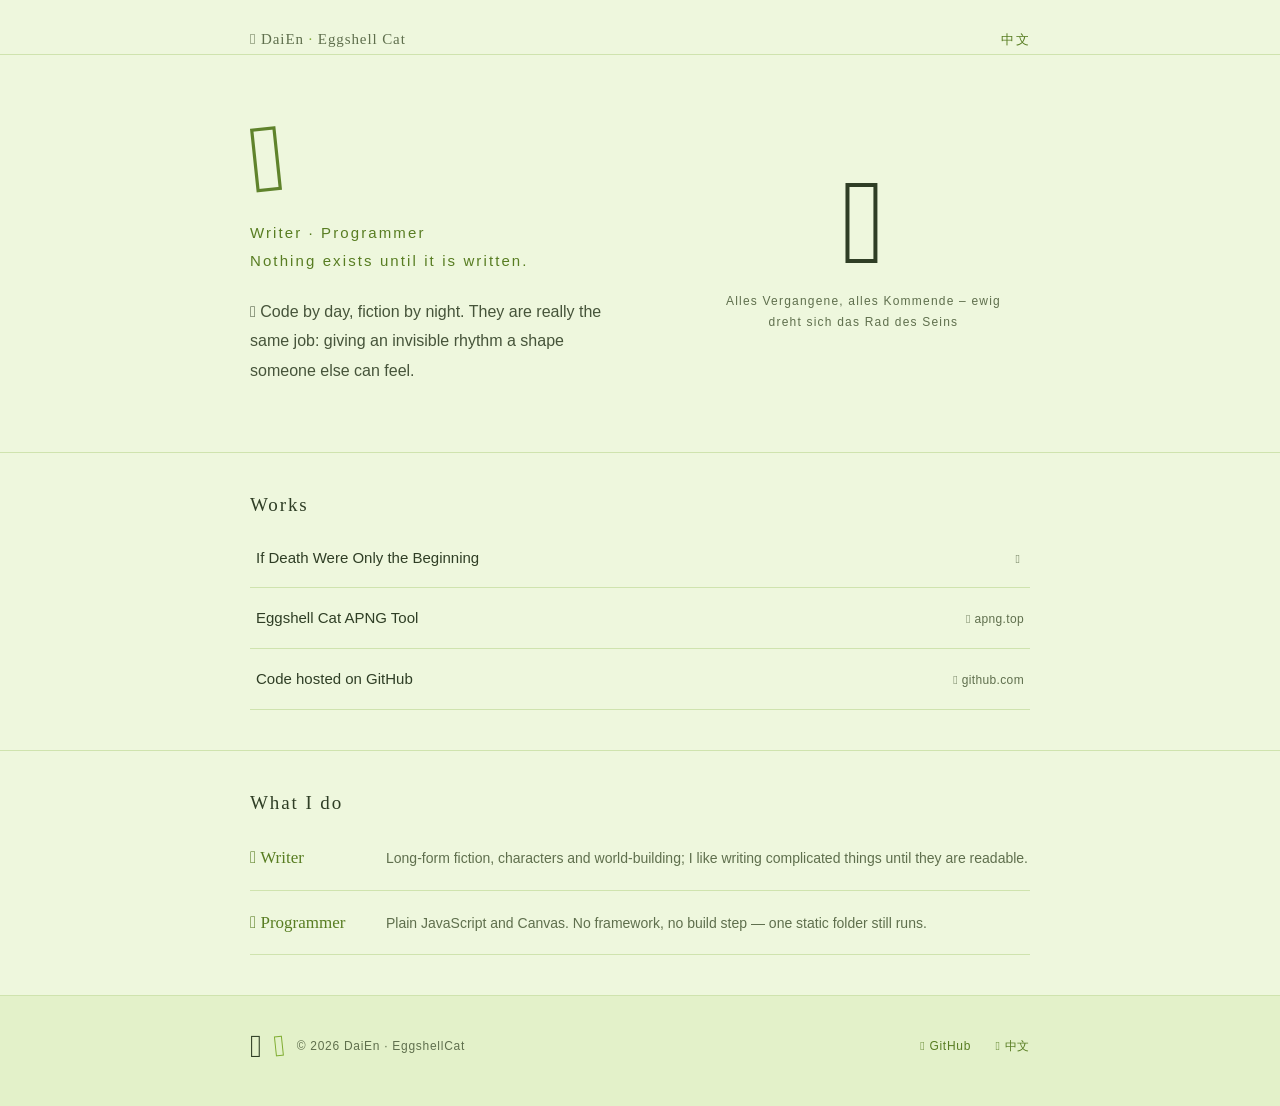
==== index-en.html @ 8e715d83 "Add files via upload" ====
<!--
	@author: [DaiEn]
	@Date: 2026-11-13
	@Correction: 3
-->
<!DOCTYPE html>
<html lang="en">
<head>
<meta charset="UTF-8">
<meta name="viewport" content="width=device-width, initial-scale=1">
<title>DaiEn — Writer・Programmer</title>
<meta name="description" content="DaiEn">
<link rel="alternate" hreflang="zh-Hant" href="index-zh.html">
<link rel="icon" href="data:image/svg+xml,%3Csvg xmlns='http://www.w3.org/2000/svg' viewBox='0 0 64 64'%3E%3Crect width='64' height='64' rx='14' fill='%23a7cf52'/%3E%3Cpath d='M32 15c8 0 14 7 14 16 0 10-6 18-14 18S18 41 18 31c0-9 6-16 14-16z' fill='%23f7fbef'/%3E%3Ccircle cx='26' cy='32' r='2.6' fill='%232f3e25'/%3E%3Ccircle cx='38' cy='32' r='2.6' fill='%232f3e25'/%3E%3Cpath d='M32 37l-3 4h6z' fill='%237fac30'/%3E%3C/svg%3E">
<style>
	/* ===== Self-made icon font: the signature is cat-153, code \F0098 (same as webfonts/font.css) ===== */
	@font-face {
		font-family: 'CatEmoji';
		font-style: normal;
		font-display: swap;
		src: url('https://egawadaien-design.github.io/eggshell-cat-apng-tool/webfonts/EggshellCat.woff') format('woff'),
			url('https://egawadaien-design.github.io/eggshell-cat-apng-tool/webfonts/EggshellCat.ttf') format('truetype');
	}
	.cat {
		font-family: 'CatEmoji';
		font-style: normal;
		font-weight: 300;
		line-height: 1;
		display: inline-block;
		-webkit-font-smoothing: antialiased;
	}
	.cat-005:before { content: "\F0004"; }
	.cat-013:before { content: "\F000C"; }
	.cat-014:before { content: "\F000D"; }
	.cat-015:before { content: "\F000E"; }
	.cat-078:before { content: "\F004D"; }
	.cat-079:before { content: "\F004E"; }
	.cat-097:before { content: "\F0060"; }
	.cat-111:before { content: "\F006E"; }
	.cat-112:before { content: "\F006F"; }
	.cat-153:before { content: "\F0098"; }
	.cat-257:before { content: "\F0100"; }
	.cat-258:before { content: "\F0101"; }
	.cat-1x { font-size: 1em; }
	.cat-2x { font-size: 2em; }
	.cat-3x { font-size: 3em; }
	.cat-4x { font-size: 4em; }
	.cat-5x { font-size: 5em; }
	/* ===== Palette: apple green ground, olive ink, warm cream only where it can breathe ===== */
	:root {
		--paper: #eef7dd;        /* apple green ground */
		--paper-deep: #e3f1c9;   /* the shallow band between blocks */
		--cream: #fffdf3;        /* warm cream, only where there is room to breathe */
		--ink: #2f3e25;          /* main text: deep olive */
		--ink-soft: #5f6f4d;     /* secondary text */
		--leaf: #7fac30;         /* the apple green itself */
		--leaf-deep: #587d22;    /* links and signature */
		--line: #cfe3ae;
		--serif: "Iowan Old Style", "Palatino Linotype", Georgia, serif;
		--sans: "Segoe UI", -apple-system, "Helvetica Neue", sans-serif;
	}

	* { box-sizing: border-box; margin: 0; padding: 0; }
	img, svg { max-width: 100%; display: block; }

	body {
		background: var(--paper);
		color: var(--ink);
		font-family: var(--sans);
		font-size: 16px;
		line-height: 1.85;
		-webkit-font-smoothing: antialiased;
		overflow-x: hidden;
	}

	.wrap { width: 100%; max-width: 860px; margin: 0 auto; padding: 0 22px; }

	a { color: var(--leaf-deep); text-decoration: none; }
	a:focus-visible { outline: 2px solid var(--leaf); outline-offset: 3px; border-radius: 3px; }

	/* ===== Top: name and language only, no navigation bar ===== */
	.top { padding: 26px 0 0; }
	.top-inner { display: flex; align-items: center; justify-content: space-between; gap: 16px; }
	.top-name { font-family: var(--serif); font-size: 15px; letter-spacing: .06em; color: var(--ink-soft); }
	.top-name .dot { color: var(--leaf); }
	.lang { font-size: 13px; letter-spacing: .1em; color: var(--leaf-deep); }

	/* ===== Hero: three lines of introduction on the left, the signature on the right ===== */
	.hero { padding: 34px 0 46px; }
	.hero-inner { display: grid; gap: 30px; }
	.hero-text h1 {
		font-family: var(--serif);
		font-weight: 400;
		font-size: clamp(38px, 11vw, 64px);
		line-height: 1.18;
		letter-spacing: .01em;
	}
	.roles {
		margin-top: 12px;
		font-size: 15px;
		letter-spacing: .14em;
		color: var(--leaf-deep);
	}
	.lede { margin-top: 22px; max-width: 24em; color: #46543a; }

	/* Both halves must be able to shrink, otherwise the epigraph on the right pushes the text flat */
	.hero-text, .sig { min-width: 0; }

	/* Signature: the glyph already feels hand-written, so it only gets a tilt and some air */
	.sig { text-align: center; justify-self: stretch; }
	.sig-mark {
		font-size: clamp(60px, 17vw, 96px);
		color: var(--leaf-deep);
		transform: rotate(-6deg);
		opacity: .95;
	}
	.sig-label {
		display: block; margin: 8px auto 0; max-width: 26em;
		font-size: 11px; line-height: 1.8; letter-spacing: .32em;
		color: var(--ink-soft); overflow-wrap: anywhere;
	}

	/* ===== Works: links only, one to a row, no descriptions ===== */
	section { padding: 34px 0 40px; border-top: 1px solid var(--line); }
	h2 {
		font-family: var(--serif); font-weight: 400;
		font-size: 19px; letter-spacing: .1em; color: var(--ink);
		margin-bottom: 6px;
	}
	.links { display: grid; }
	.link-row {
		display: flex; align-items: baseline; justify-content: space-between; gap: 12px;
		padding: 15px 0; border-bottom: 1px solid var(--line);
		min-height: 48px;
	}
	.link-row:hover { background: var(--cream); }
	.link-name { font-size: 15px; color: var(--ink); }
	.link-url { font-size: 12px; letter-spacing: .03em; color: var(--ink-soft); text-align: right; white-space: nowrap; }

	/* ===== Roles: three lines, label on the left, note on the right ===== */
	.roles-list { display: grid; gap: 0; margin-top: 6px; }
	.role { display: grid; gap: 2px; padding: 16px 0; border-bottom: 1px solid var(--line); }
	.role-label { font-family: var(--serif); font-size: 17px; color: var(--leaf-deep); }
	.role-note { font-size: 14px; color: var(--ink-soft); }

	/* ===== Footer ===== */
	footer { padding: 34px 0 44px; border-top: 1px solid var(--line); background: var(--paper-deep); }
	.foot { display: flex; flex-wrap: wrap; align-items: center; justify-content: space-between; gap: 14px; }
	.foot-sign { display: flex; align-items: center; gap: 12px; }
	.foot-mark { font-size: 30px; color: var(--leaf); transform: rotate(-6deg); }
	.foot-text { font-size: 12px; letter-spacing: .06em; color: var(--ink-soft); }
	.foot-text a { color: var(--leaf-deep); }

	/* ===== From 768px up: two equal halves, so neither side eats the other ===== */
	@media (min-width: 768px) {
		.wrap { padding: 0 40px; }
		.hero { padding: 56px 0 66px; }
		.hero-inner { grid-template-columns: minmax(0, 1fr) minmax(0, 1fr); align-items: center; gap: 44px; }
		.sig { justify-self: stretch; }
		.sig-mark { font-size: 96px; }
		.sig-label { font-size: 12px; letter-spacing: .1em; max-width: 24em; }
		.link-row { padding: 16px 6px; }
		.role { grid-template-columns: 118px 1fr; align-items: baseline; gap: 18px; }
	}

	/* ===== From 1120px up: give the text a little more room than the logo ===== */
	@media (min-width: 1120px) {
		.hero-inner { grid-template-columns: minmax(0, 1.08fr) minmax(0, .92fr); gap: 56px; }
	}

	@media (prefers-reduced-motion: reduce) {
		.sig-mark, .foot-mark { transform: none; }
	}
</style>
</head>
<body>

<div class="top">
	<div class="wrap top-inner">
		<p class="top-name"><i class="cat cat-111" aria-hidden="true"></i>&nbsp;DaiEn <span class="dot">·</span> Eggshell Cat</p>
		<a class="lang" href="index-zh.html" hreflang="zh-Hant" lang="zh-Hant">中文</a>
	</div>
</div>

<main>
	<!-- ===== About ===== -->
	<section class="hero">
		<div class="wrap hero-inner">
			<div class="hero-text">
				<h1><i class="cat cat-153 sig-mark" role="img" aria-label=""></i></h1>
				<p class="roles">Writer · Programmer<br>Nothing exists until it is written.</p>
				<p class="lede"><i class="cat cat-005" aria-hidden="true"></i>&nbsp;Code by day, fiction by night. They are really the same job: giving an invisible rhythm a shape someone else can feel.</p>
			</div>
			<div class="sig">
				<h1><i class="cat cat-112 cat-5x" role="img" aria-label=""></i></h1>
				<span class="sig-label">Alles Vergangene, alles Kommende – ewig dreht sich das Rad des Seins </span>
			</div>
		</div>
	</section>

	<!-- ===== Works: links only ===== -->
	<section id="work">
		<div class="wrap">
			<h2>Works</h2>
			<div class="links">
				<a class="link-row" href="#" target="_blank" rel="noopener">
					<span class="link-name">If Death Were Only the Beginning</span>
					<span class="link-url"><i class="cat cat-005" aria-hidden="true"></i>&nbsp;</span>
				</a>
				<a class="link-row" href="https://apng.top/" target="_blank" rel="noopener">
					<span class="link-name">Eggshell Cat APNG Tool</span>
					<span class="link-url"><i class="cat cat-257" aria-hidden="true"></i>&nbsp;apng.top</span>
				</a>
				<a class="link-row" href="https://github.com/egawadaien-design/eggshell-cat-apng-tool" target="_blank" rel="noopener">
					<span class="link-name">Code hosted on GitHub</span>
					<span class="link-url"><i class="cat cat-097" aria-hidden="true"></i>&nbsp;github.com</span>
				</a>
			</div>
		</div>
	</section>

	<!-- ===== What I do ===== -->
	<section id="roles">
		<div class="wrap">
			<h2>What I do</h2>
			<div class="roles-list">
				<div class="role">
					<span class="role-label"><i class="cat cat-078" aria-hidden="true"></i>&nbsp;Writer</span>
					<span class="role-note">Long-form fiction, characters and world-building; I like writing complicated things until they are readable.</span>
				</div>
				<div class="role">
					<span class="role-label"><i class="cat cat-079" aria-hidden="true"></i>&nbsp;Programmer</span>
					<span class="role-note">Plain JavaScript and Canvas. No framework, no build step — one static folder still runs.</span>
				</div>
			</div>
		</div>
	</section>
</main>

<footer>
	<div class="wrap foot">
		<div class="foot-sign">
			<i class="cat cat-112 cat-2x" aria-hidden="true"></i>
			<i class="cat cat-153 foot-mark" aria-hidden="true"></i>
			<p class="foot-text">&copy; 2026 DaiEn · EggshellCat</p>
		</div>
		<p class="foot-text">
			<a href="https://github.com/" target="_blank" rel="noopener">
				<i class="cat cat-097" aria-hidden="true"></i>&nbsp;GitHub
			</a>
			&nbsp;&nbsp;&nbsp;&nbsp;
			<a href="index-zh.html" hreflang="zh-Hant" lang="zh-Hant">
				<i class="cat cat-013" aria-hidden="true"></i>&nbsp;中文
			</a>
		</p>
	</div>
</footer>

</body>
</html>
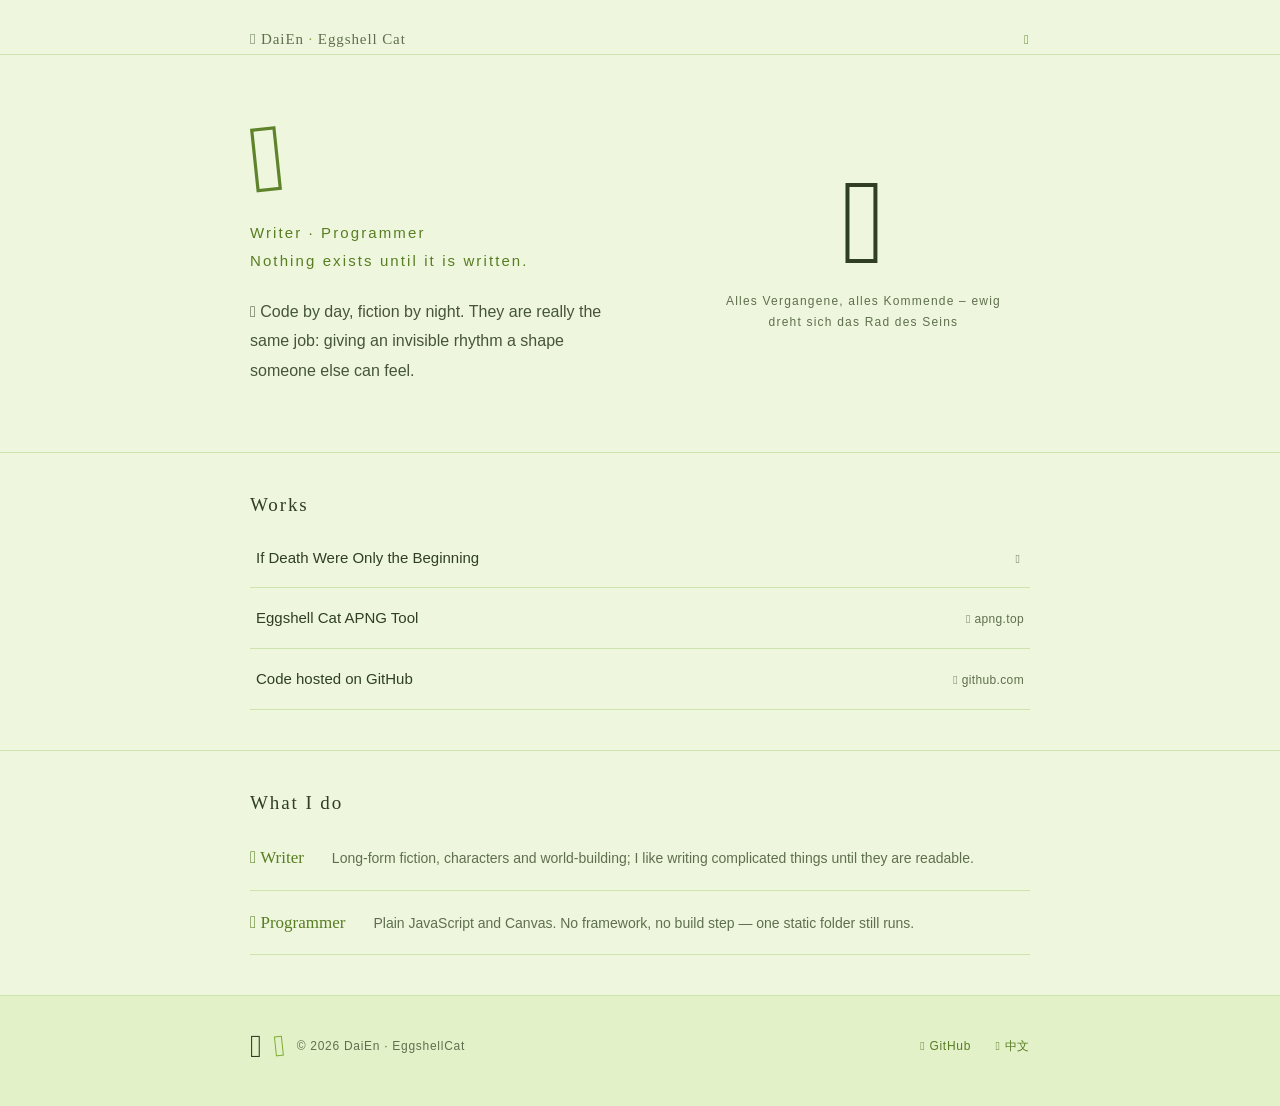
==== commit 5b218010: "Add files via upload" ====
--- a/index-en.html
+++ b/index-en.html
@@ -1,7 +1,10 @@
 <!--
 	@author: [DaiEn]
 	@Date: 2026-11-13
-	@Correction: 3
+	@Correction: 4
+	本次修正：專長列標籤欄由固定 118px 改成 max-content，並讓標籤 nowrap、筆記欄 min-width:0，
+	          「🐱 Programmer」不再被擠成兩行，長句也不會把格子撐出版面（中文版同步改了 96px 那組）
+	上次修正：修正次數 2 → 3
 -->
 <!DOCTYPE html>
 <html lang="en">
@@ -41,6 +44,9 @@
 	.cat-153:before { content: "\F0098"; }
 	.cat-257:before { content: "\F0100"; }
 	.cat-258:before { content: "\F0101"; }
+	.cat-213:before { content: "\F00D4"; }
+	.cat-214:before { content: "\F00D5"; }
+	.cat-215:before { content: "\F00D6"; }
 	.cat-1x { font-size: 1em; }
 	.cat-2x { font-size: 2em; }
 	.cat-3x { font-size: 3em; }
@@ -140,8 +146,8 @@
 	/* ===== Roles: three lines, label on the left, note on the right ===== */
 	.roles-list { display: grid; gap: 0; margin-top: 6px; }
 	.role { display: grid; gap: 2px; padding: 16px 0; border-bottom: 1px solid var(--line); }
-	.role-label { font-family: var(--serif); font-size: 17px; color: var(--leaf-deep); }
-	.role-note { font-size: 14px; color: var(--ink-soft); }
+	.role-label { font-family: var(--serif); font-size: 17px; color: var(--leaf-deep); white-space: nowrap; }
+	.role-note { font-size: 14px; color: var(--ink-soft); min-width: 0; }
 
 	/* ===== Footer ===== */
 	footer { padding: 34px 0 44px; border-top: 1px solid var(--line); background: var(--paper-deep); }
@@ -160,7 +166,8 @@
 		.sig-mark { font-size: 96px; }
 		.sig-label { font-size: 12px; letter-spacing: .1em; max-width: 24em; }
 		.link-row { padding: 16px 6px; }
-		.role { grid-template-columns: 118px 1fr; align-items: baseline; gap: 18px; }
+		/* 標籤欄改成依內容決定寬度：寫死像素的話「🐱 Programmer」會超出欄位、被折成兩行 */
+		.role { grid-template-columns: max-content minmax(0, 1fr); align-items: baseline; gap: 18px 28px; }
 	}
 
 	/* ===== From 1120px up: give the text a little more room than the logo ===== */
@@ -178,7 +185,7 @@
 <div class="top">
 	<div class="wrap top-inner">
 		<p class="top-name"><i class="cat cat-111" aria-hidden="true"></i>&nbsp;DaiEn <span class="dot">·</span> Eggshell Cat</p>
-		<a class="lang" href="index-zh.html" hreflang="zh-Hant" lang="zh-Hant">中文</a>
+		<a class="lang" href="index-zh.html" hreflang="zh-Hant" lang="zh-Hant"><i class="cat cat-013"></i></a>
 	</div>
 </div>
 
